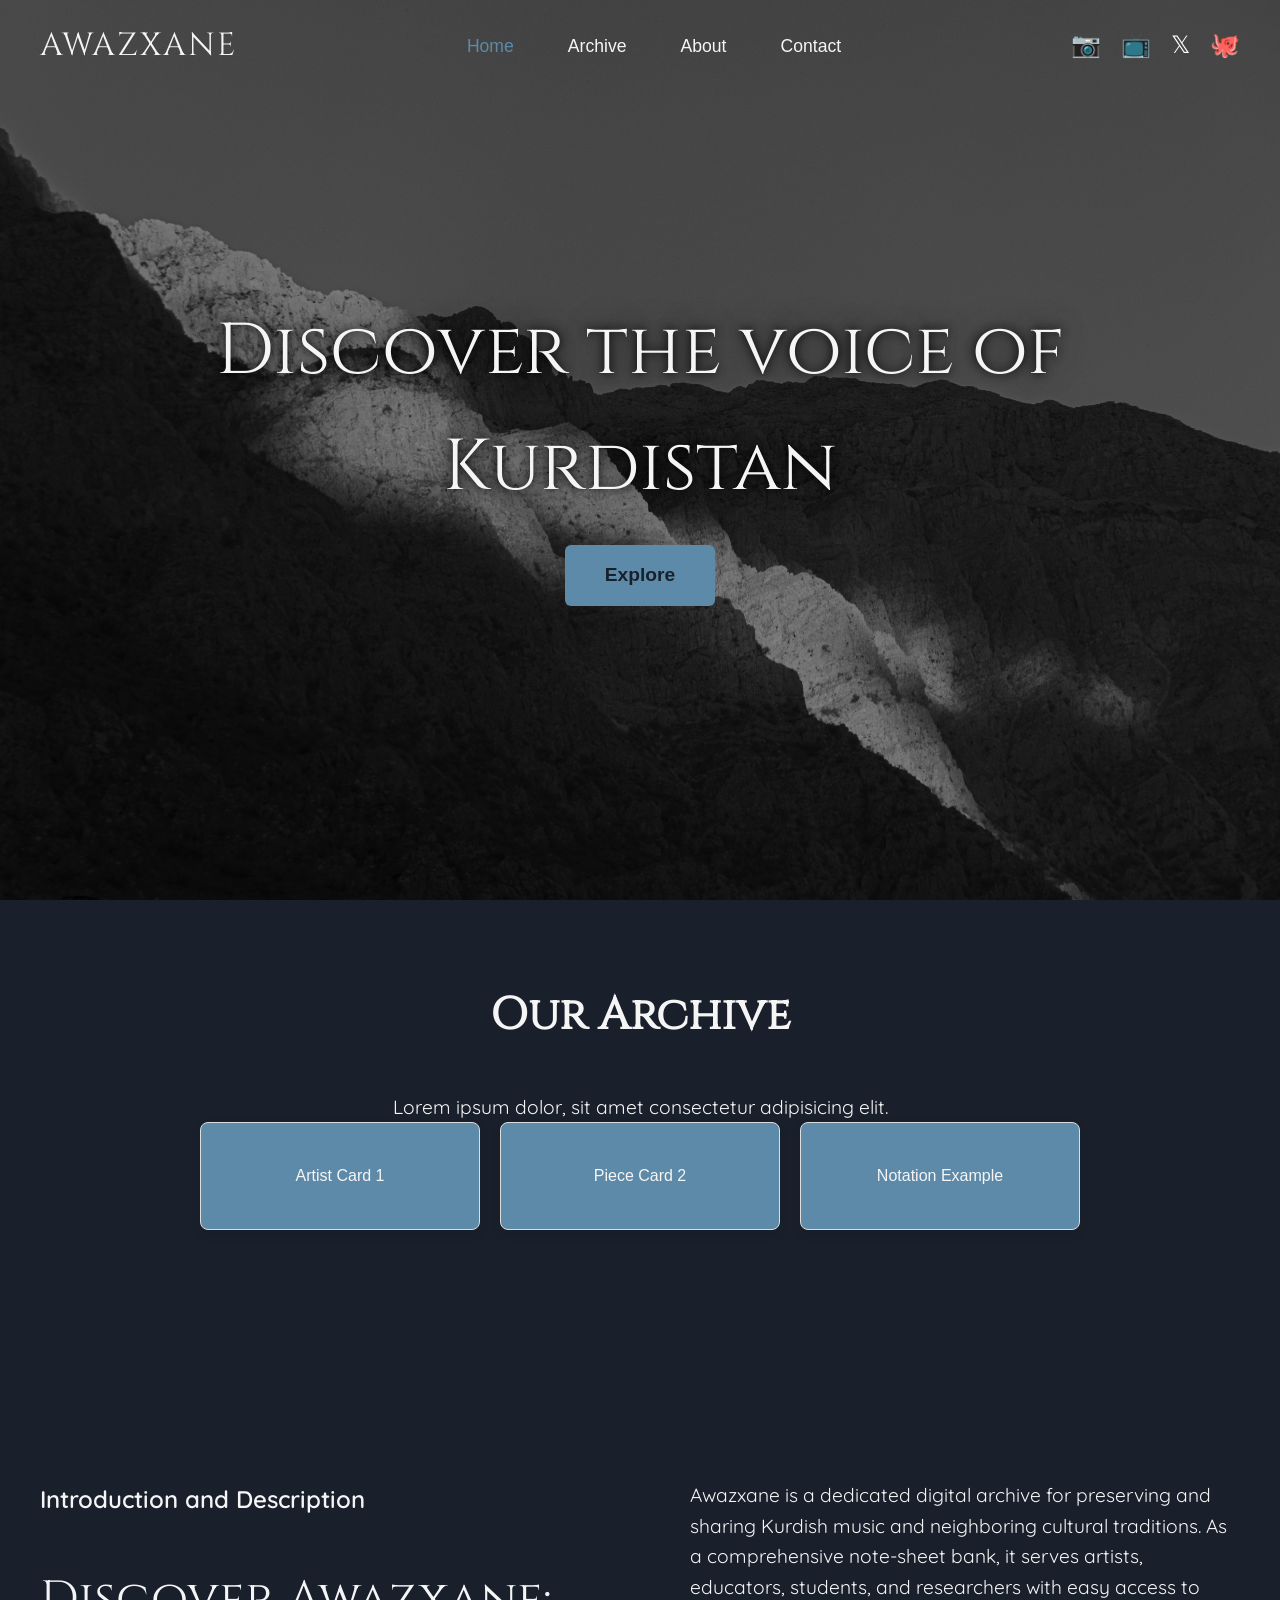
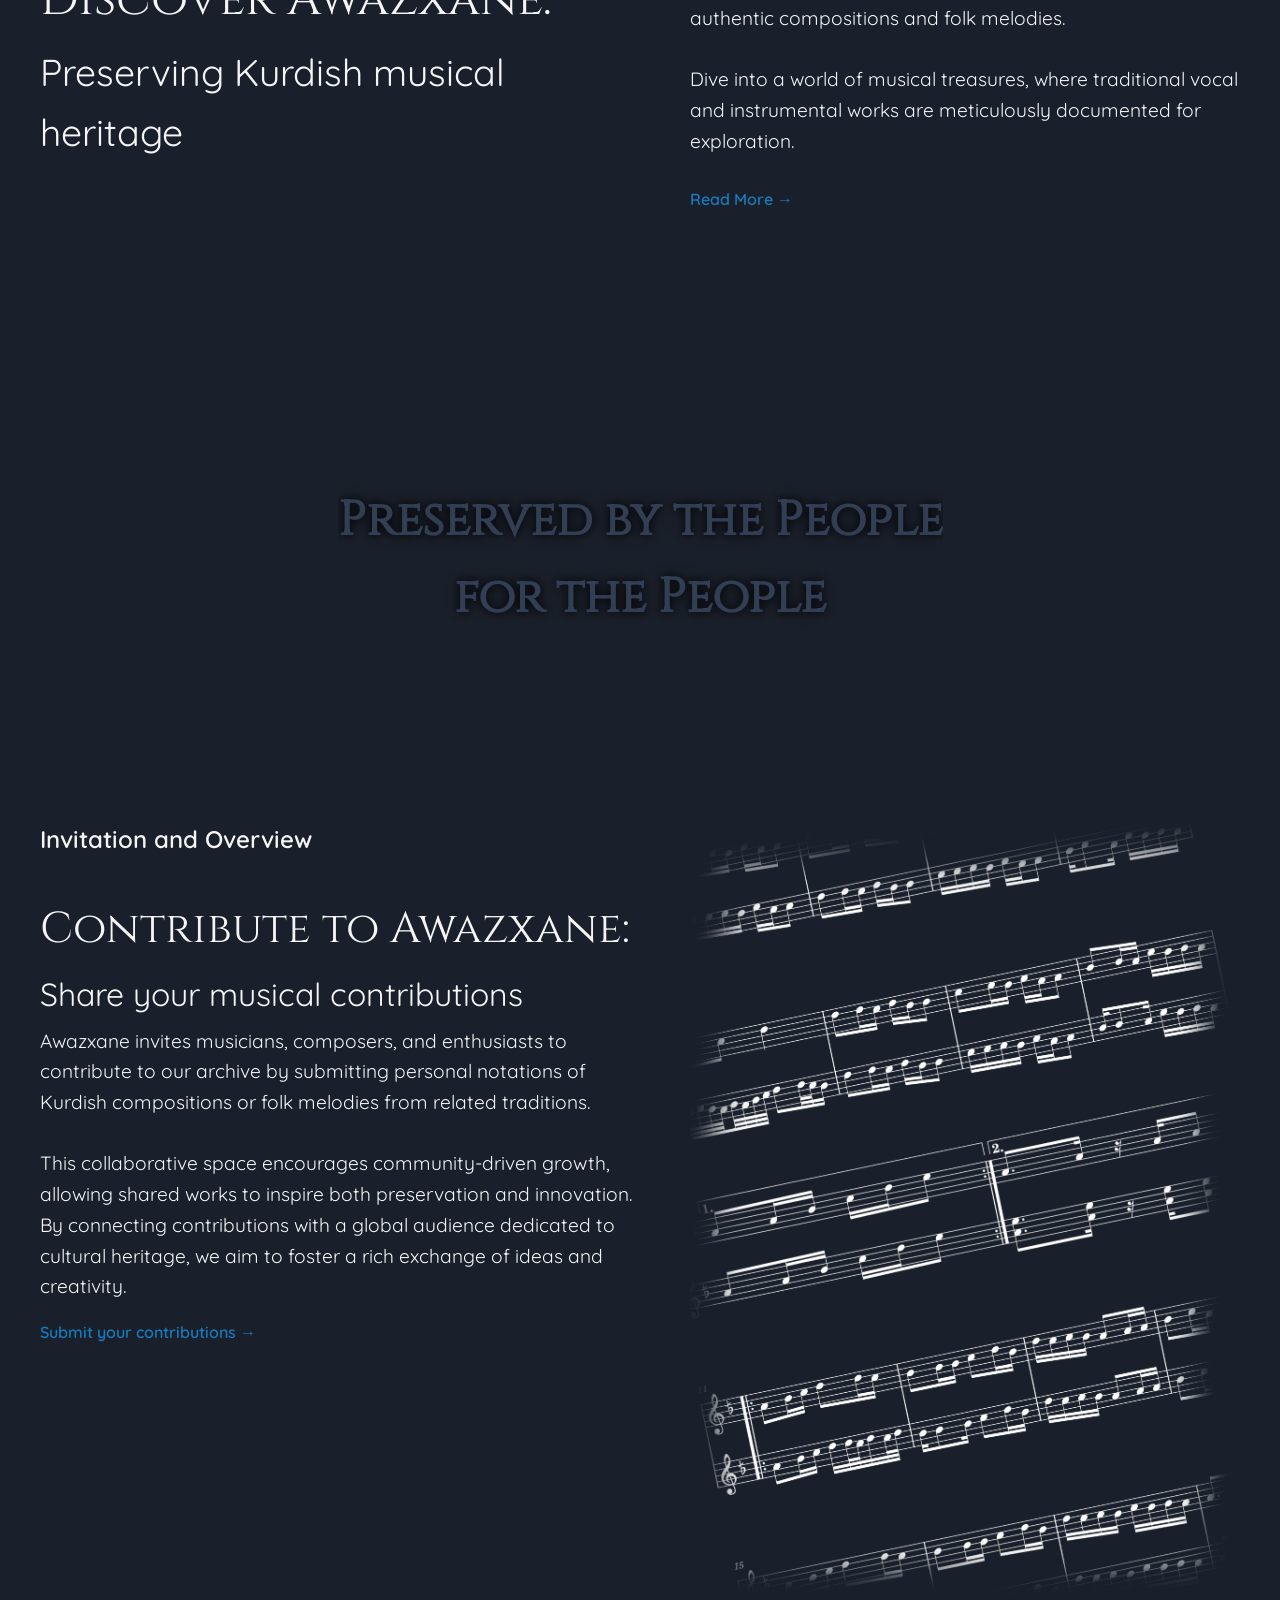
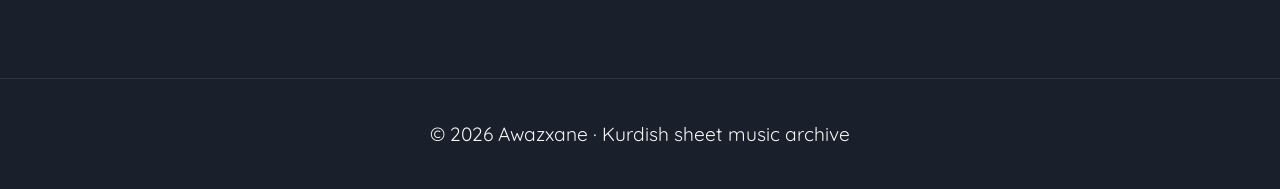
==== index.html @ 01aa9e6f "initial commit" ====
<!DOCTYPE html>
<html lang="en">
<head>
    <meta charset="UTF-8">
    <meta name="viewport" content="width=device-width, initial-scale=1.0">
    <title>Awazxane - Kurdish Music Archive</title>
    <link rel="stylesheet" href="./css/styles.css">
</head>
<body class="page-home">


    <header id="main-header">
        <!-- Left: Logo -->
        <div class="header-left">
            <h1><a href="./index.html">AWAZXANE</a></h1>
        </div>

        <!-- Center: Navigation -->
        <nav class="main-nav">
            <a href="./index.html" class="nav-link" id="active-page-nav">Home</a>
            <a href="./archive.html" class="nav-link">Archive</a>
            <a href="./about.html" class="nav-link">About</a>
            <a href="./contact.html" class="nav-link">Contact</a>
        </nav>

        <!-- Right: Social Icons -->
        <div class="header-right">
            <a href="#" class="social-link" aria-label="Instagram">📷</a>
            <a href="#" class="social-link" aria-label="YouTube">📺</a>
            <a href="#" class="social-link" aria-label="X (Twitter)">𝕏</a>
            <a href="#" class="social-link" aria-label="GitHub">🐙</a>
        </div>
    </header>



    <section id="home" class="hero">
        <div class="hero-content">
            <h2 class="hero-title">Discover the voice of <br> Kurdistan</h2>
            <!-- <p class="hero-subtitle">A beautiful archive of Kurdish sheet music and traditional melodies</p> -->
            <a href="./archive.html" class="hero-button">Explore</a>
        </div>
    </section>



    <section id="archive" class="content-section">
        <div class="content-section-text">
            <h2>Our Archive</h2>
            <p>Lorem ipsum dolor, sit amet consectetur adipisicing elit.</p>
        </div>

        <div class="placeholder-grid">
            <!-- You can add cards here later -->
            <div class="placeholder-card">Artist Card 1</div>
            <div class="placeholder-card">Piece Card 2</div>
            <div class="placeholder-card">Notation Example</div>
        </div>
    </section>



    <section id="about" class="about-section">

        <div class="about-section-left">
            <h4>Introduction and Description <br><br> </h4>
            <h2>Discover Awazxane: <br> </h2>
            <h3>Preserving Kurdish musical heritage</h3>
        </div>

        <div class="about-section-right">
            <p>
                Awazxane is a dedicated digital archive for preserving and sharing Kurdish music and neighboring cultural traditions.
                As a comprehensive note-sheet bank, it serves artists, educators, students, and researchers with easy access to authentic compositions and folk melodies.
                <br><br>
                Dive into a world of musical treasures, where traditional vocal and instrumental works are meticulously documented for exploration.
                <br><br>
            </p>
            <a href="/about.html">Read More →</a>
                
        </div>

    </section>



    <section class="image-section">

        <div class="image-section-title">
            <h1>Preserved by the People <br> for the People</h1>
        </div>

    </section>



    <section id="contact" class="contact-section">

        <div class="contact-section-left">
            <h4>Invitation and Overview <br><br> </h4>
            <h2>Contribute to Awazxane: <br> </h2>
            <h3>Share your musical contributions</h3>
            <p>
                Awazxane invites musicians, composers, and enthusiasts to contribute to our archive by submitting personal notations of Kurdish compositions or folk melodies from related traditions.
                <br><br>
                This collaborative space encourages community-driven growth, allowing shared works to inspire both preservation and innovation. By connecting contributions with a global audience dedicated to cultural heritage, we aim to foster a rich exchange of ideas and creativity.
            </p>
            <a href="/contact.html">Submit your contributions →</a>
        </div>


        <div class="contact-section-right">
            <img src="./resource-main/images/DecoNotationWhite.png" alt="Notation Image">
        </div>

    </section>



    <footer>
        <p>&copy; 2026 Awazxane &middot; Kurdish sheet music archive</p>
    </footer>



    <script>
        // Simple JavaScript for header scroll effect
        const header = document.getElementById('main-header');

        window.addEventListener('scroll', () => {
            if (window.scrollY > 100) {  // Change after scrolling 100px
                header.classList.add('scrolled');
            } else {
                header.classList.remove('scrolled');
            }
        });
    </script>

</body>
</html>
---- css/styles.css ----
@font-face {
    font-family: 'Cinzel';
    src: url('../resource-main/fonts/Cinzel-Regular.ttf') format('truetype');
    font-weight: normal;
    font-style: normal;
}
/* @font-face {
    font-family: 'CinzelDecorative';
    src: url('../resource-main/fonts/CinzelDecorative-Regular.ttf') format('truetype');
    font-weight: normal;
    font-style: normal;
} */
@font-face {
    font-family: 'QuickSand';
    src: url('../resource-main/fonts/Quicksand-Regular.ttf') format('truetype');
    font-weight: normal;
    font-style: normal;
}
@font-face {
    font-family: 'QuickSandSemiBold';
    src: url('../resource-main/fonts/Quicksand-SemiBold.ttf') format('truetype');
    font-weight: normal;
    font-style: normal;
}
/* @font-face {
    font-family: 'QuickSandBold';
    src: url('../resource-main/fonts/Quicksand-Bold.ttf') format('truetype');
    font-weight: normal;
    font-style: normal;
} */





/* ──────────────── Dark theme (Default) ─────────────────── */
:root {
     --general-background: rgb(26, 32, 43); /* #1a202b */
    --general-text: rgb(245, 245, 245); /* #f5f5f5 */

    --header-background: rgb(0, 0, 0, 0);
    --header-background-scolled: rgb(26, 32, 43, 1);
    --header-border-bottom: rgb(245, 245, 245, 0.1);
    --header-title-logo: rgb(245, 245, 245);
    --header-title-logo-hover: rgb(93, 138, 168);
    --header-navlink: rgb(245, 245, 245);
    --header-navlink-hover: rgb(93, 138, 168);
    --header-navlink-hover-muted: rgb(25, 122, 187);

    --hero-title: rgb(245, 245, 245);
    --hero-subtitle: rgb(245, 245, 245);
    --hero-button-background: rgb(93, 138, 168);
    --hero-button-text: rgb(26, 32, 43);


  

    --card: rgb(26, 32, 43);
    --card-title: rgb(245, 245, 245);
    --card-text: rgb(245, 245, 245);
    --card-shadow: rgb(245, 245, 245, 0);
    --card-hover: rgb(26, 32, 43);
    --card-hover-shadow: rgb(245, 245, 245, 0);
    /* --card-image-shadow: rgb(245, 245, 245, 0); */
    --card-image-border: rgb(52, 58, 71);



    --footer-background: rgb(26, 32, 43);
    --footer-text: rgb(245, 245, 245);
    --footer-border-top: rgb(245, 245, 245, 0.1);

    --selection-background: rgba(195, 176, 145, 0.5);
    --selection-text: rgb(0, 0, 0);
}

/* ──────────────── Light theme ──────────────────────── */
/* :root.light {
    
} */







/* ------ Color Palette ------ */
/* 
color: rgb(219, 208, 189); Bone
color: rgb(195, 176, 145); Khaki Beige
color: rgb(168, 141, 97); Camel
color: rgb(26, 32, 43); Shadow Gray
color: rgb(93, 138, 168); Air Force Blue
*/










* {
    margin: 0;
    padding: 0;
    box-sizing: border-box;

    /* scrollbar-width: thin;
    scrollbar-color: #4e4e4e #f1f1f1; */
}

body {
    font-family: Arial, sans-serif;
    line-height: 1.6;
    background-color: var(--general-background);
    color: var(--general-text);
}

p {
    font-family: 'QuickSand';
    font-size: 1.2rem;
}

::selection {
    background-color: var(--selection-background);
    color: var(--selection-text);
}







/* ===================== HEADER ===================== */
header {
    position: sticky;           /* Stays on top while scrolling (While still occupying space on top) */
    top: 0;
    left: 0;
    right: 0;
    z-index: 1000;
    
    display: flex;
    align-items: center;
    justify-content: space-between;   /* Creates 3 sections naturally */
    
    padding: 20px 40px;
    background-color: transparent;    /* Starts transparent */
    transition: background-color 0.4s ease;  /* Smooth change */
    border-bottom: 1px solid transparent;
}

.page-home header {
    position: fixed;           /* Stays on top while scrolling */
}

header.scrolled {
    background-color: var(--header-background-scolled);  /* Dark color when scrolled */
    border-bottom: 1px solid var(--header-border-bottom);
}

/* Left side - Logo */
.header-left h1 {
    font-family: 'Cinzel', serif;
    font-size: 2rem;
    font-weight: 200;
    letter-spacing: 2px;
}

.header-left a {
    color: var(--header-title-logo);
    text-decoration: none;
    transition: color 0.3s;
}

.header-left a:hover{
    color: var(--header-title-logo-hover);
}

/* Center - Nav */
.main-nav {
    display: flex;
    gap: 30px;                    /* Space between links */
}

.nav-link {
    color: var(--header-navlink);
    text-decoration: none;
    font-size: 1.1rem;
    padding: 8px 12px;
    transition: color 0.3s;
}

.nav-link:hover {
    color: var(--header-navlink-hover);  /* hover color */
}

#active-page-nav {
    color: var(--header-navlink-hover);  /* active page being hover color */
}

#active-page-nav:hover {
    color: var(--header-navlink-hover-muted);  /* active page hover color */
}

/* Right side - Social Icons */
.header-right {
    display: flex;
    gap: 20px;
}

.social-link {
    color: white;
    font-size: 1.5rem;
    text-decoration: none;
    transition: transform 0.3s;
}

.social-link:hover {
    transform: scale(1.2);
}

/* ===================== HOME PAGE HERO ===================== */
.hero {
    height: 100vh;                /* Full screen height */
    background-image:
        /* linear-gradient(to bottom, 
            rgba(191, 108, 108, 0.1) 50%,
            rgb(32, 56, 209, 0) 100%,
        ) */
        url('../resource-main/images/farhad-sanandaji-unsplash.jpg');
    background-size: cover;
    background-position: center;
    display: flex;
    align-items: center;
    justify-content: center;
    text-align: center;
    position: relative;
    
}

.hero::before {
    content: '';
    position: absolute;
    top: 0;
    left: 0;
    right: 0;
    bottom: 0;
    background: rgba(0, 0, 0, 0.4); /* Dark overlay for text readability */
}

.hero-content {
    position: relative;   /* So text appears above overlay */
    max-width: 1000px;
    padding: 20px;
}

.hero-title {
    /* margin-top: 200px; */
    font-family: 'Cinzel', serif;
    font-size: 4.5rem;
    font-weight: 200;
    margin-bottom: 20px;
    color: var(--hero-title);
    text-shadow: 
        0px 0px 10px rgba(0, 0, 0, 1.0),
        0px 0px 20px rgba(0, 0, 0, 0.50),
        0px 0px 40px rgba(0, 0, 0, 0.25);
}

.hero-subtitle {
    font-size: 1.5rem;
    margin-bottom: 40px;
    color: var(--hero-subtitle);
}

.hero-button {
    display: inline-block;
    padding: 15px 40px;
    background-color: var(--hero-button-background);
    color: var(--hero-button-text);
    font-size: 1.2rem;
    text-decoration: none;
    border-radius: 6px;
    font-weight: bold;
}

/* ===================== HOME PAGE CONTENT SECTION ===================== */
.content-section {
    /* border: solid blue; */

    display: flex;
    align-items: center;
    flex-direction: column;
    flex-wrap: wrap;
    padding: 80px 40px;
    min-height: 60vh;
}

.content-section h2 {
    font-family: 'Cinzel', serif;
    text-align: center;
    margin-bottom: 40px;
    font-size: 2.8rem;
}

.placeholder-grid {
    /* border: solid blue; */

    display: flex;
    gap: 20px;
    justify-content: center;
    flex-wrap: wrap;
}

.placeholder-card {
    background: var(--header-navlink-hover);
    border: 1px solid #ddd;
    padding: 40px 20px;
    width: 280px;
    text-align: center;
    border-radius: 8px;
    box-shadow: 0 4px 10px rgba(0,0,0,0.1);
}

/* ===================== HOME PAGE ABOUT SECTION ===================== */

.about-section {
    /* border: solid red; */

    display: flex;
    justify-content: center;
    flex-wrap: wrap;
    min-height: 60vh;

    gap: 50px;

}

.about-section h2 {
    font-family: 'Cinzel', serif;
    font-weight: 200;
    line-height: 1.8em;
}

.about-section h3 {
    font-family: 'QuickSand', serif;
    font-weight: 200;
}

.about-section h4 {
    font-family: 'QuickSandSemiBold', serif;
    font-size: 1.5rem;
}

.about-section a {
    font-family: 'QuickSandSemiBold', serif;
    font-size: 1rem;
    text-decoration: none;
    color: var(--header-navlink-hover-muted);
    transition: color 0.3s;
}

.about-section a:hover {
    color: var(--header-navlink-hover);
}

.about-section-left {
    /* border: solid red; */

    max-width: 700px;


    text-align: left;
    max-width: 600px;
    margin-top: 40px;
    margin-bottom: 40px;
    font-size: 2rem;
}

.about-section-right {
    /* border: solid red; */

    text-align: left;
    max-width: 550px;
    margin-top: 40px;
    margin-bottom: 40px;

}

/* ===================== HOME PAGE CONTACT SECTION ===================== */

.contact-section {
    /* border: solid green; */

    display: flex;
    justify-content: center;
    flex-wrap: wrap;
    min-height: 60vh;

    gap: 50px;

}

.contact-section h2 {
    font-family: 'Cinzel', serif;
    font-size: 2.7rem;
    line-height: 1.5em;
    font-weight: 200;
}

.contact-section h3 {
    font-family: 'QuickSand', serif;
    font-size: 2rem;
    line-height: 2em;
    font-weight: 200;
}

.contact-section h4 {
    font-family: 'QuickSandSemiBold', serif;
    font-size: 1.5rem;
}

.contact-section a {
    font-family: 'QuickSandSemiBold', serif;
    font-size: 1rem;
    text-decoration: none;
    color: var(--header-navlink-hover-muted);
    transition: color 0.3s;
}

.contact-section a:hover {
    color: var(--header-navlink-hover);
}

.contact-section-left {
    /* border: solid green; */

    max-width: 700px;


    text-align: left;
    max-width: 600px;
    margin-top: 80px;
    margin-bottom: 80px;
    font-size: 2rem;
}

.contact-section-right {
    /* border: solid green; */

    max-width: 550px;
    margin-top: 80px;
    margin-bottom: 80px;
    
}

.contact-section-right img {
    width: 100%;
    height: auto;
    display: block;
}

/* ===================== HOME PAGE IMAGE SECTION ===================== */

.image-section {
    height: 40vh;                /* Full screen height */
    background-image: url('../resource-main/images/Diwan Image section BW.png'); /* Replace with your Kurdish music image later */
    background-size: cover;
    background-position: center;
    background-repeat: no-repeat;
    background-attachment: fixed;
    display: flex;
    align-items: center;
    justify-content: center;
    text-align: center;
    overflow: hidden;

}

.image-section-title {
    /* margin-top: 200px; */
    font-family: 'Cinzel', serif;
    font-size: 2rem;
    font-weight: 200;
    margin-bottom: 20px;
    margin-top: 20px;
    overflow: hidden;
    
    mix-blend-mode: overlay;
    color: var(--hero-title);
    text-shadow: 
        0px 0px 10px rgba(0, 0, 0, 1.0),
        0px 0px 20px rgba(0, 0, 0, 0.50),
        0px 0px 40px rgba(0, 0, 0, 0.25);
}
































/* ===================== ARCHIVE PAGE GRID ===================== */







.grid {
    display: grid;
    grid-template-columns: repeat(auto-fill, minmax(220px, 1fr));
    gap: 2rem;
    padding: 2rem 5%;
    max-width: 1400px;
    margin: 0 auto;
}

.card {
    background: var(--card);
    border-radius: 16px;
    overflow: hidden;
    box-shadow: 0 4px 15px var(--card-shadow);
    transition: all 0.25s, box-shadow 0.2s;
    cursor: pointer;
    text-align: center;
    padding-bottom: 1rem;
}

.card:hover {
    background: var(--card-hover);
    transform: translateY(-10px);
    box-shadow: 0 15px 30px var(--card-hover-shadow);
}

.card img {
    width: 100%;
    height: 220px;
    object-fit: cover;
    border-radius: 50%;
    margin-top: 20px;
    margin-bottom: 15px;
    /* box-shadow: 0 0 12px var(--card-image-shadow); */
    border: 2px solid var(--card-image-border);      /* White border around circle */

}

.card h3 {
    margin: 10px 0 6px 0;
    font-size: 1.25rem;
    color: var(--card-title);
}

.card p {
    font-size: 0.95rem;
    margin: 0;
    color: var(--card-text);
}






















































/* ===================== FOOTER ===================== */
footer {
    text-align: center;
    padding: 40px;
    border-top: 1px solid var(--footer-border-top);
    background-color: var(--footer-background);
    color: var(--footer-text);
}
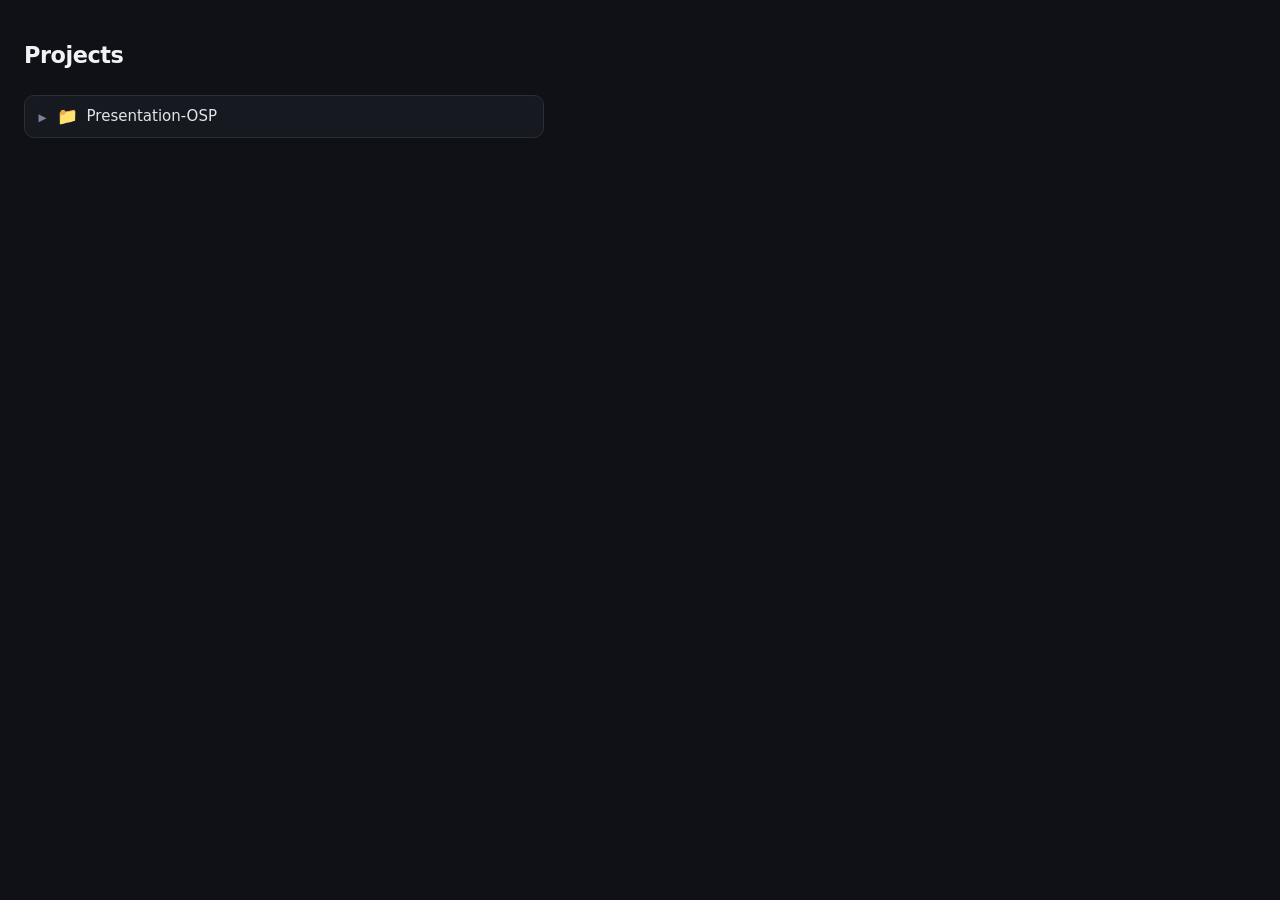
==== commit 6c3075d9: "Add files via upload" ====
--- a/index.html
+++ b/index.html
@@ -1,140 +1,54 @@
 <!DOCTYPE html>
 <html lang="en">
 <head>
-    <meta charset="UTF-8">
-    <meta name="viewport" content="width=device-width, initial-scale=1.0">
-    <title>Awazxane - Kurdish Music Archive</title>
-    <link rel="stylesheet" href="./css/styles.css">
+  <meta charset="UTF-8">
+  <meta name="viewport" content="width=device-width, initial-scale=1.0">
+  <link rel="stylesheet" href="styles.css" />
+  <title>Projects</title>
 </head>
-<body class="page-home">
+<body>
+
+  <h1>Projects</h1>
+
+  <div class="tree">
 
 
-    <header id="main-header">
-        <!-- Left: Logo -->
-        <div class="header-left">
-            <h1><a href="./index.html">AWAZXANE</a></h1>
-        </div>
+    <div class="directory">
+      <div class="label">
+        <span class="icon">📁</span>
+        Presentation-OSP
+      </div>
+      <div class="children">
+        
+        <a class="file" href="./Presentation-OSP/presentation.html">
+          <span class="icon">📊</span>
+          presentation.html
+        </a>
+        <a class="file" href="./Presentation-OSP/Presentation - Open Source Projects and their Effect on Software Development.pdf">
+          <span class="icon">📄</span>
+          Presentation - Open Source Projects and their Effect on Software Development.pdf
+        </a>
+        <a class="file" href="./Presentation-OSP/Presentation - Open Source Projects and their Effect on Software Development.md">
+          <span class="icon">📄</span>
+          Presentation - Open Source Projects and their Effect on Software Development.md
+        </a>
 
-        <!-- Center: Navigation -->
-        <nav class="main-nav">
-            <a href="./index.html" class="nav-link" id="active-page-nav">Home</a>
-            <a href="./archive.html" class="nav-link">Archive</a>
-            <a href="./about.html" class="nav-link">About</a>
-            <a href="./contact.html" class="nav-link">Contact</a>
-        </nav>
+      </div>
+    </div>
 
-        <!-- Right: Social Icons -->
-        <div class="header-right">
-            <a href="#" class="social-link" aria-label="Instagram">📷</a>
-            <a href="#" class="social-link" aria-label="YouTube">📺</a>
-            <a href="#" class="social-link" aria-label="X (Twitter)">𝕏</a>
-            <a href="#" class="social-link" aria-label="GitHub">🐙</a>
-        </div>
-    </header>
+
+  </div>
 
 
 
-    <section id="home" class="hero">
-        <div class="hero-content">
-            <h2 class="hero-title">Discover the voice of <br> Kurdistan</h2>
-            <!-- <p class="hero-subtitle">A beautiful archive of Kurdish sheet music and traditional melodies</p> -->
-            <a href="./archive.html" class="hero-button">Explore</a>
-        </div>
-    </section>
-
-
-
-    <section id="archive" class="content-section">
-        <div class="content-section-text">
-            <h2>Our Archive</h2>
-            <p>Lorem ipsum dolor, sit amet consectetur adipisicing elit.</p>
-        </div>
-
-        <div class="placeholder-grid">
-            <!-- You can add cards here later -->
-            <div class="placeholder-card">Artist Card 1</div>
-            <div class="placeholder-card">Piece Card 2</div>
-            <div class="placeholder-card">Notation Example</div>
-        </div>
-    </section>
-
-
-
-    <section id="about" class="about-section">
-
-        <div class="about-section-left">
-            <h4>Introduction and Description <br><br> </h4>
-            <h2>Discover Awazxane: <br> </h2>
-            <h3>Preserving Kurdish musical heritage</h3>
-        </div>
-
-        <div class="about-section-right">
-            <p>
-                Awazxane is a dedicated digital archive for preserving and sharing Kurdish music and neighboring cultural traditions.
-                As a comprehensive note-sheet bank, it serves artists, educators, students, and researchers with easy access to authentic compositions and folk melodies.
-                <br><br>
-                Dive into a world of musical treasures, where traditional vocal and instrumental works are meticulously documented for exploration.
-                <br><br>
-            </p>
-            <a href="/about.html">Read More →</a>
-                
-        </div>
-
-    </section>
-
-
-
-    <section class="image-section">
-
-        <div class="image-section-title">
-            <h1>Preserved by the People <br> for the People</h1>
-        </div>
-
-    </section>
-
-
-
-    <section id="contact" class="contact-section">
-
-        <div class="contact-section-left">
-            <h4>Invitation and Overview <br><br> </h4>
-            <h2>Contribute to Awazxane: <br> </h2>
-            <h3>Share your musical contributions</h3>
-            <p>
-                Awazxane invites musicians, composers, and enthusiasts to contribute to our archive by submitting personal notations of Kurdish compositions or folk melodies from related traditions.
-                <br><br>
-                This collaborative space encourages community-driven growth, allowing shared works to inspire both preservation and innovation. By connecting contributions with a global audience dedicated to cultural heritage, we aim to foster a rich exchange of ideas and creativity.
-            </p>
-            <a href="/contact.html">Submit your contributions →</a>
-        </div>
-
-
-        <div class="contact-section-right">
-            <img src="./resource-main/images/DecoNotationWhite.png" alt="Notation Image">
-        </div>
-
-    </section>
-
-
-
-    <footer>
-        <p>&copy; 2026 Awazxane &middot; Kurdish sheet music archive</p>
-    </footer>
-
-
-
-    <script>
-        // Simple JavaScript for header scroll effect
-        const header = document.getElementById('main-header');
-
-        window.addEventListener('scroll', () => {
-            if (window.scrollY > 100) {  // Change after scrolling 100px
-                header.classList.add('scrolled');
-            } else {
-                header.classList.remove('scrolled');
-            }
-        });
-    </script>
+  <script>
+    // Toggle folders open/closed on click
+    document.querySelectorAll('.directory > .label').forEach(label => {
+      label.addEventListener('click', () => {
+        label.parentElement.classList.toggle('open');
+      });
+    });
+  </script>
 
 </body>
 </html>
--- a/styles.css
+++ b/styles.css
@@ -0,0 +1,112 @@
+* {
+    box-sizing: border-box;
+    margin: 0;
+    padding: 0;
+}
+
+body {
+    font-family: system-ui, -apple-system, "Segoe UI", sans-serif;
+    font-size: 15px;
+    line-height: 1.4;
+    background: #0f1117;
+    color: #e2e4e9;
+    min-height: 100vh;
+    padding: 2.5rem 1.5rem;
+}
+
+h1 {
+    font-size: 1.4rem;
+    font-weight: 600;
+    margin-bottom: 1.5rem;
+    color: #f0f2f5;
+    letter-spacing: -0.02em;
+}
+
+/* ── Tree container ── */
+.tree {
+    max-width: 520px;
+}
+
+/* ── Shared item base ── */
+.directory,
+.file {
+    border-radius: 10px;
+    border: 1px solid #2a2e38;
+    background: #161920;
+    transition: background 0.15s, border-color 0.15s, box-shadow 0.15s;
+}
+
+.directory:hover,
+.file:hover {
+    border-color: #3d4452;
+    background: #1c2029;
+}
+
+/* ── Directory ── */
+.directory {
+    margin: 0.35rem 0;
+    overflow: hidden;
+}
+
+.directory > .label {
+    display: flex;
+    align-items: center;
+    gap: 0.55rem;
+    padding: 0.55rem 0.85rem;
+    cursor: pointer;
+    user-select: none;
+    font-weight: 500;
+}
+
+.directory > .label::before {
+    content: "▶";
+    font-size: 0.65rem;
+    color: #7a8499;
+    transition: transform 0.2s ease;
+    width: 0.9em;
+    display: inline-block;
+}
+
+.directory.open > .label::before {
+    transform: rotate(90deg);
+}
+
+.directory > .label .icon {
+    font-size: 1.05rem;
+}
+
+/* Nested children container */
+.directory > .children {
+    display: none;
+    padding: 0 0.6rem 0.55rem 1.1rem;
+    border-top: 1px solid #2a2e38;
+}
+
+.directory.open > .children {
+    display: block;
+}
+
+/* ── File (link) ── */
+a.file {
+    display: flex;
+    align-items: center;
+    gap: 0.55rem;
+    padding: 0.5rem 0.85rem;
+    margin: 0.3rem 0;
+    text-decoration: none;
+    color: #c8cdd8;
+    font-weight: 400;
+}
+
+a.file:hover {
+    color: #fff;
+    border-color: #4a90e2;
+    box-shadow: 0 0 0 1px rgba(74, 144, 226, 0.25);
+}
+
+a.file .icon {
+    font-size: 1rem;
+    opacity: 0.9;
+}
+
+/* Nested indentation handled by the .children padding */
